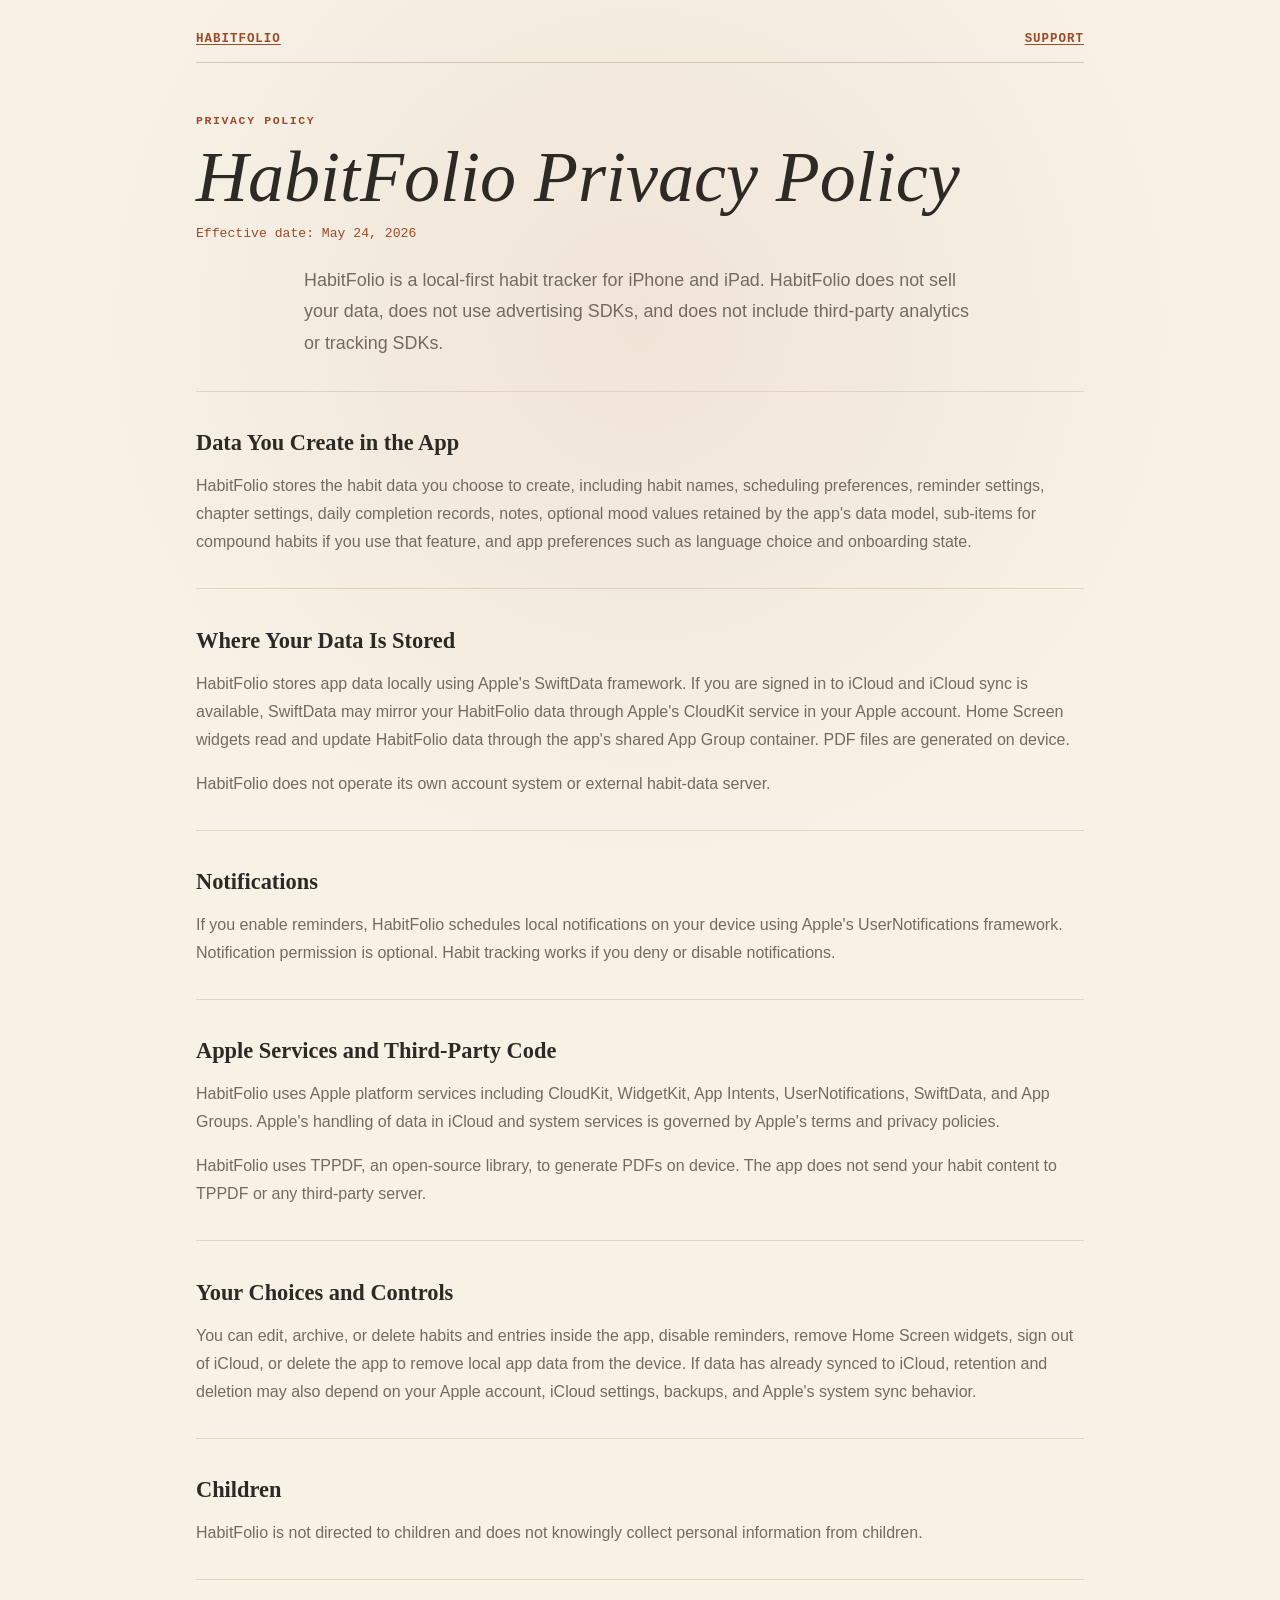
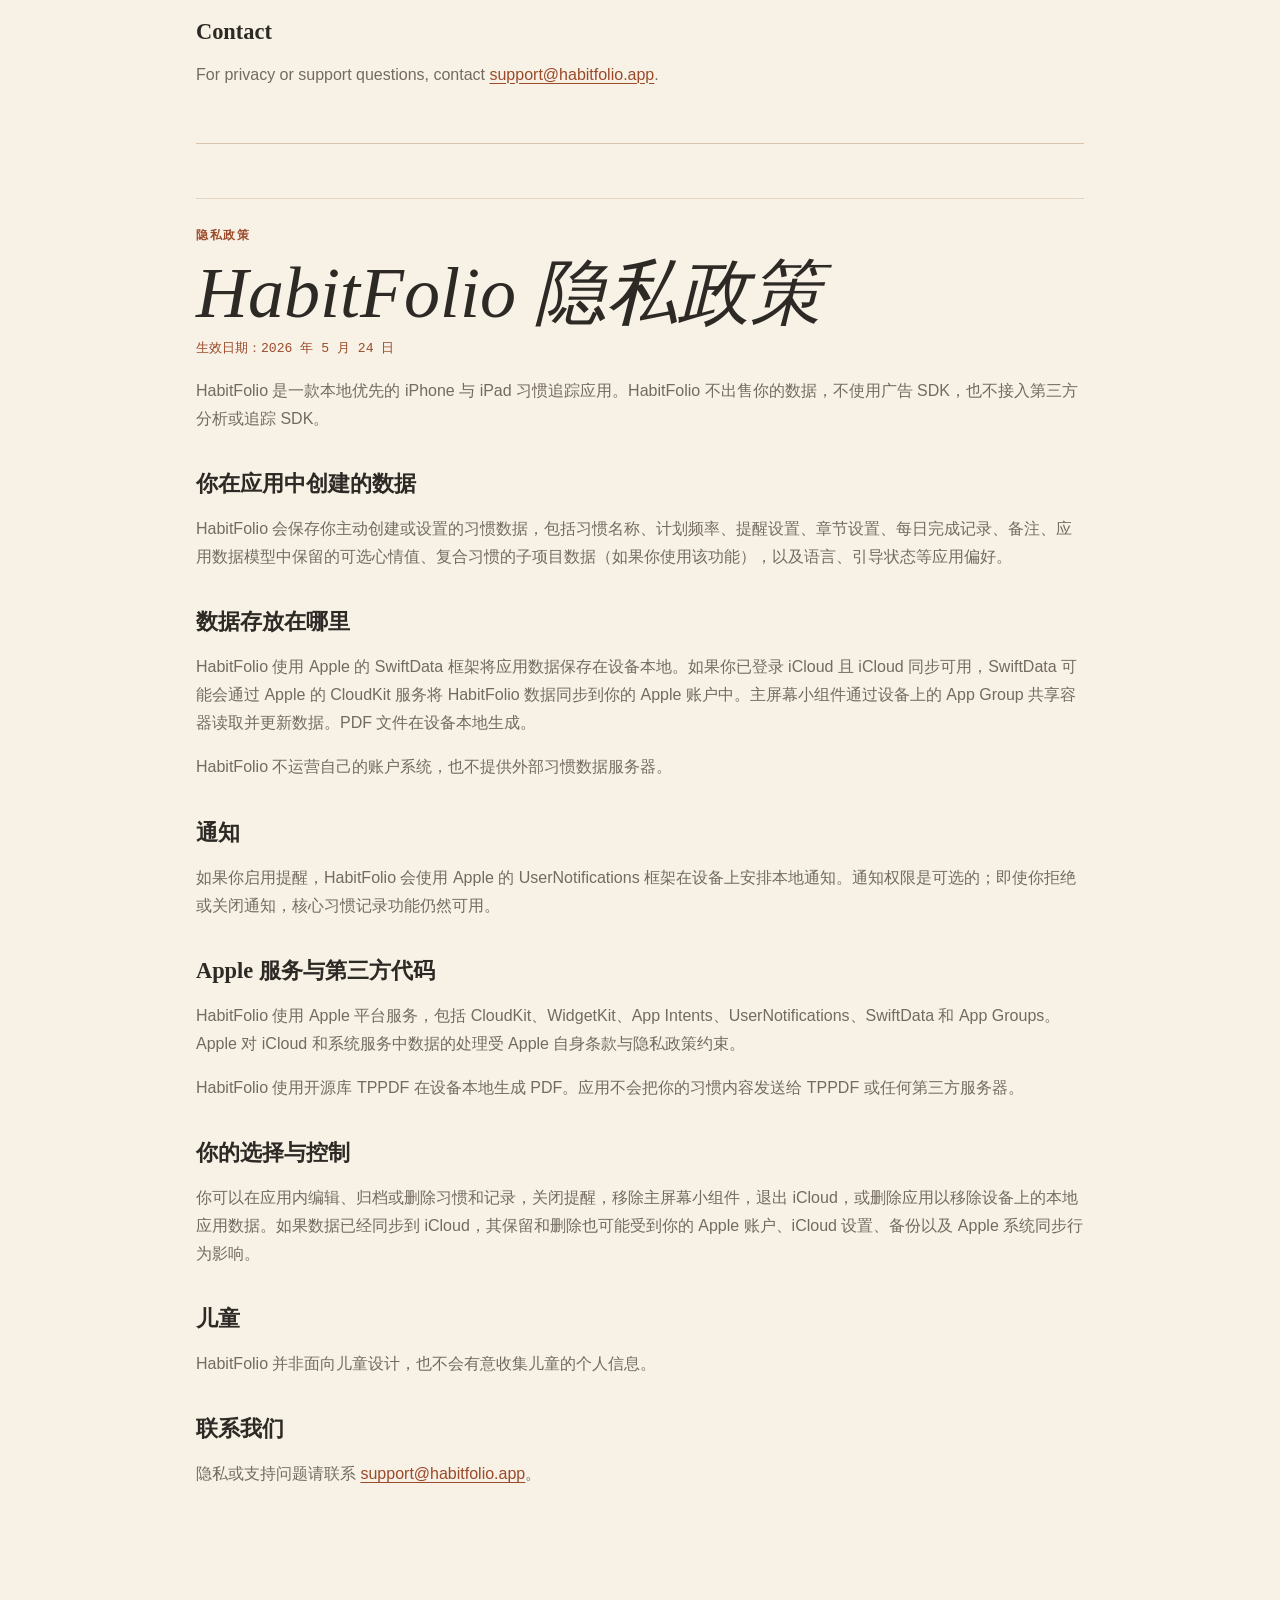
==== privacy/index.html @ 52c2d360 "Update HabitFolio public support site" ====
<!doctype html>
<html lang="en">
<head>
  <meta charset="utf-8">
  <meta name="viewport" content="width=device-width, initial-scale=1">
  <title>HabitFolio Privacy Policy</title>
  <meta name="description" content="HabitFolio privacy policy.">
  <link rel="stylesheet" href="../assets/styles.css">
</head>
<body>
  <main class="page document">
    <nav class="topnav" aria-label="Site">
      <a href="../">HabitFolio</a>
      <a href="../support/">Support</a>
    </nav>

    <article>
      <p class="caps">Privacy Policy</p>
      <h1>HabitFolio Privacy Policy</h1>
      <p class="date">Effective date: May 24, 2026</p>
      <p class="lede">HabitFolio is a local-first habit tracker for iPhone and iPad. HabitFolio does not sell your data, does not use advertising SDKs, and does not include third-party analytics or tracking SDKs.</p>

      <section>
        <h2>Data You Create in the App</h2>
        <p>HabitFolio stores the habit data you choose to create, including habit names, scheduling preferences, reminder settings, chapter settings, daily completion records, notes, optional mood values retained by the app's data model, sub-items for compound habits if you use that feature, and app preferences such as language choice and onboarding state.</p>
      </section>

      <section>
        <h2>Where Your Data Is Stored</h2>
        <p>HabitFolio stores app data locally using Apple's SwiftData framework. If you are signed in to iCloud and iCloud sync is available, SwiftData may mirror your HabitFolio data through Apple's CloudKit service in your Apple account. Home Screen widgets read and update HabitFolio data through the app's shared App Group container. PDF files are generated on device.</p>
        <p>HabitFolio does not operate its own account system or external habit-data server.</p>
      </section>

      <section>
        <h2>Notifications</h2>
        <p>If you enable reminders, HabitFolio schedules local notifications on your device using Apple's UserNotifications framework. Notification permission is optional. Habit tracking works if you deny or disable notifications.</p>
      </section>

      <section>
        <h2>Apple Services and Third-Party Code</h2>
        <p>HabitFolio uses Apple platform services including CloudKit, WidgetKit, App Intents, UserNotifications, SwiftData, and App Groups. Apple's handling of data in iCloud and system services is governed by Apple's terms and privacy policies.</p>
        <p>HabitFolio uses TPPDF, an open-source library, to generate PDFs on device. The app does not send your habit content to TPPDF or any third-party server.</p>
      </section>

      <section>
        <h2>Your Choices and Controls</h2>
        <p>You can edit, archive, or delete habits and entries inside the app, disable reminders, remove Home Screen widgets, sign out of iCloud, or delete the app to remove local app data from the device. If data has already synced to iCloud, retention and deletion may also depend on your Apple account, iCloud settings, backups, and Apple's system sync behavior.</p>
      </section>

      <section>
        <h2>Children</h2>
        <p>HabitFolio is not directed to children and does not knowingly collect personal information from children.</p>
      </section>

      <section>
        <h2>Contact</h2>
        <p>For privacy or support questions, contact <a href="mailto:support@habitfolio.app">support@habitfolio.app</a>.</p>
      </section>

      <hr>

      <section lang="zh-Hans">
        <p class="caps">隐私政策</p>
        <h1>HabitFolio 隐私政策</h1>
        <p class="date">生效日期：2026 年 5 月 24 日</p>
        <p>HabitFolio 是一款本地优先的 iPhone 与 iPad 习惯追踪应用。HabitFolio 不出售你的数据，不使用广告 SDK，也不接入第三方分析或追踪 SDK。</p>

        <h2>你在应用中创建的数据</h2>
        <p>HabitFolio 会保存你主动创建或设置的习惯数据，包括习惯名称、计划频率、提醒设置、章节设置、每日完成记录、备注、应用数据模型中保留的可选心情值、复合习惯的子项目数据（如果你使用该功能），以及语言、引导状态等应用偏好。</p>

        <h2>数据存放在哪里</h2>
        <p>HabitFolio 使用 Apple 的 SwiftData 框架将应用数据保存在设备本地。如果你已登录 iCloud 且 iCloud 同步可用，SwiftData 可能会通过 Apple 的 CloudKit 服务将 HabitFolio 数据同步到你的 Apple 账户中。主屏幕小组件通过设备上的 App Group 共享容器读取并更新数据。PDF 文件在设备本地生成。</p>
        <p>HabitFolio 不运营自己的账户系统，也不提供外部习惯数据服务器。</p>

        <h2>通知</h2>
        <p>如果你启用提醒，HabitFolio 会使用 Apple 的 UserNotifications 框架在设备上安排本地通知。通知权限是可选的；即使你拒绝或关闭通知，核心习惯记录功能仍然可用。</p>

        <h2>Apple 服务与第三方代码</h2>
        <p>HabitFolio 使用 Apple 平台服务，包括 CloudKit、WidgetKit、App Intents、UserNotifications、SwiftData 和 App Groups。Apple 对 iCloud 和系统服务中数据的处理受 Apple 自身条款与隐私政策约束。</p>
        <p>HabitFolio 使用开源库 TPPDF 在设备本地生成 PDF。应用不会把你的习惯内容发送给 TPPDF 或任何第三方服务器。</p>

        <h2>你的选择与控制</h2>
        <p>你可以在应用内编辑、归档或删除习惯和记录，关闭提醒，移除主屏幕小组件，退出 iCloud，或删除应用以移除设备上的本地应用数据。如果数据已经同步到 iCloud，其保留和删除也可能受到你的 Apple 账户、iCloud 设置、备份以及 Apple 系统同步行为影响。</p>

        <h2>儿童</h2>
        <p>HabitFolio 并非面向儿童设计，也不会有意收集儿童的个人信息。</p>

        <h2>联系我们</h2>
        <p>隐私或支持问题请联系 <a href="mailto:support@habitfolio.app">support@habitfolio.app</a>。</p>
      </section>
    </article>
  </main>
</body>
</html>
---- assets/styles.css ----
:root {
  color-scheme: light;
  --paper: #f7f1e6;
  --paper-2: #efe4d2;
  --ink: #2d2924;
  --muted: #746b60;
  --rule: #d7c6ac;
  --accent: #9b4a2a;
  --accent-soft: #ead1bd;
  font-family: ui-serif, Georgia, "Times New Roman", serif;
}

* {
  box-sizing: border-box;
}

body {
  margin: 0;
  min-height: 100vh;
  color: var(--ink);
  background:
    radial-gradient(circle at 50% 10%, rgba(155, 74, 42, 0.08), transparent 34rem),
    var(--paper);
}

a {
  color: var(--accent);
  text-decoration-thickness: 0.08em;
  text-underline-offset: 0.18em;
}

.page {
  width: min(100%, 58rem);
  margin: 0 auto;
  padding: 2rem 1.25rem 5rem;
}

.home {
  display: grid;
  min-height: 100vh;
  place-items: center;
}

.hero {
  max-width: 42rem;
  text-align: center;
}

.app-icon {
  width: 6.5rem;
  height: 6.5rem;
  border-radius: 1.45rem;
  box-shadow: 0 1rem 3rem rgba(45, 41, 36, 0.18);
}

.caps {
  margin: 1.5rem 0 0.75rem;
  font-family: ui-monospace, "SF Mono", Menlo, Consolas, monospace;
  font-size: 0.72rem;
  font-weight: 700;
  letter-spacing: 0.14em;
  text-transform: uppercase;
  color: var(--accent);
}

h1,
h2,
h3,
p {
  overflow-wrap: anywhere;
}

h1 {
  margin: 0;
  font-size: clamp(2.6rem, 8vw, 5.4rem);
  font-style: italic;
  font-weight: 500;
  line-height: 0.96;
}

.document h1 {
  font-size: clamp(2.2rem, 7vw, 4.5rem);
}

h2 {
  margin: 2.2rem 0 0.6rem;
  font-size: 1.4rem;
  font-weight: 650;
}

h3 {
  margin: 1.2rem 0 0.35rem;
  font-size: 1.02rem;
  font-family: ui-sans-serif, -apple-system, BlinkMacSystemFont, "Segoe UI", sans-serif;
}

p,
li {
  font-family: ui-sans-serif, -apple-system, BlinkMacSystemFont, "Segoe UI", sans-serif;
  font-size: 1rem;
  line-height: 1.75;
  color: var(--muted);
}

.lede {
  max-width: 42rem;
  margin: 1.2rem auto 0;
  font-size: 1.12rem;
}

.date {
  margin-top: 0.65rem;
  font-family: ui-monospace, "SF Mono", Menlo, Consolas, monospace;
  font-size: 0.82rem;
  color: var(--accent);
}

.actions {
  display: flex;
  flex-wrap: wrap;
  justify-content: center;
  gap: 0.75rem;
  margin-top: 2rem;
}

.button {
  display: inline-flex;
  min-height: 2.75rem;
  align-items: center;
  justify-content: center;
  border: 1px solid var(--rule);
  border-radius: 0.25rem;
  padding: 0 1.2rem;
  font-family: ui-monospace, "SF Mono", Menlo, Consolas, monospace;
  font-size: 0.75rem;
  font-weight: 700;
  letter-spacing: 0.08em;
  text-decoration: none;
  text-transform: uppercase;
}

.button.primary {
  border-color: var(--accent);
  color: var(--paper);
  background: var(--accent);
}

.topnav {
  display: flex;
  justify-content: space-between;
  gap: 1rem;
  margin-bottom: 3rem;
  border-bottom: 1px solid var(--rule);
  padding-bottom: 1rem;
  font-family: ui-monospace, "SF Mono", Menlo, Consolas, monospace;
  font-size: 0.78rem;
  font-weight: 700;
  letter-spacing: 0.08em;
  text-transform: uppercase;
}

article {
  padding-bottom: 4rem;
}

section {
  border-top: 1px solid rgba(215, 198, 172, 0.64);
  margin-top: 2rem;
  padding-top: 0.2rem;
}

hr {
  border: 0;
  border-top: 1px solid var(--rule);
  margin: 3.4rem 0;
}

@media (max-width: 520px) {
  .page {
    padding-inline: 1rem;
  }

  .actions {
    align-items: stretch;
    flex-direction: column;
  }

  .button {
    width: 100%;
  }
}
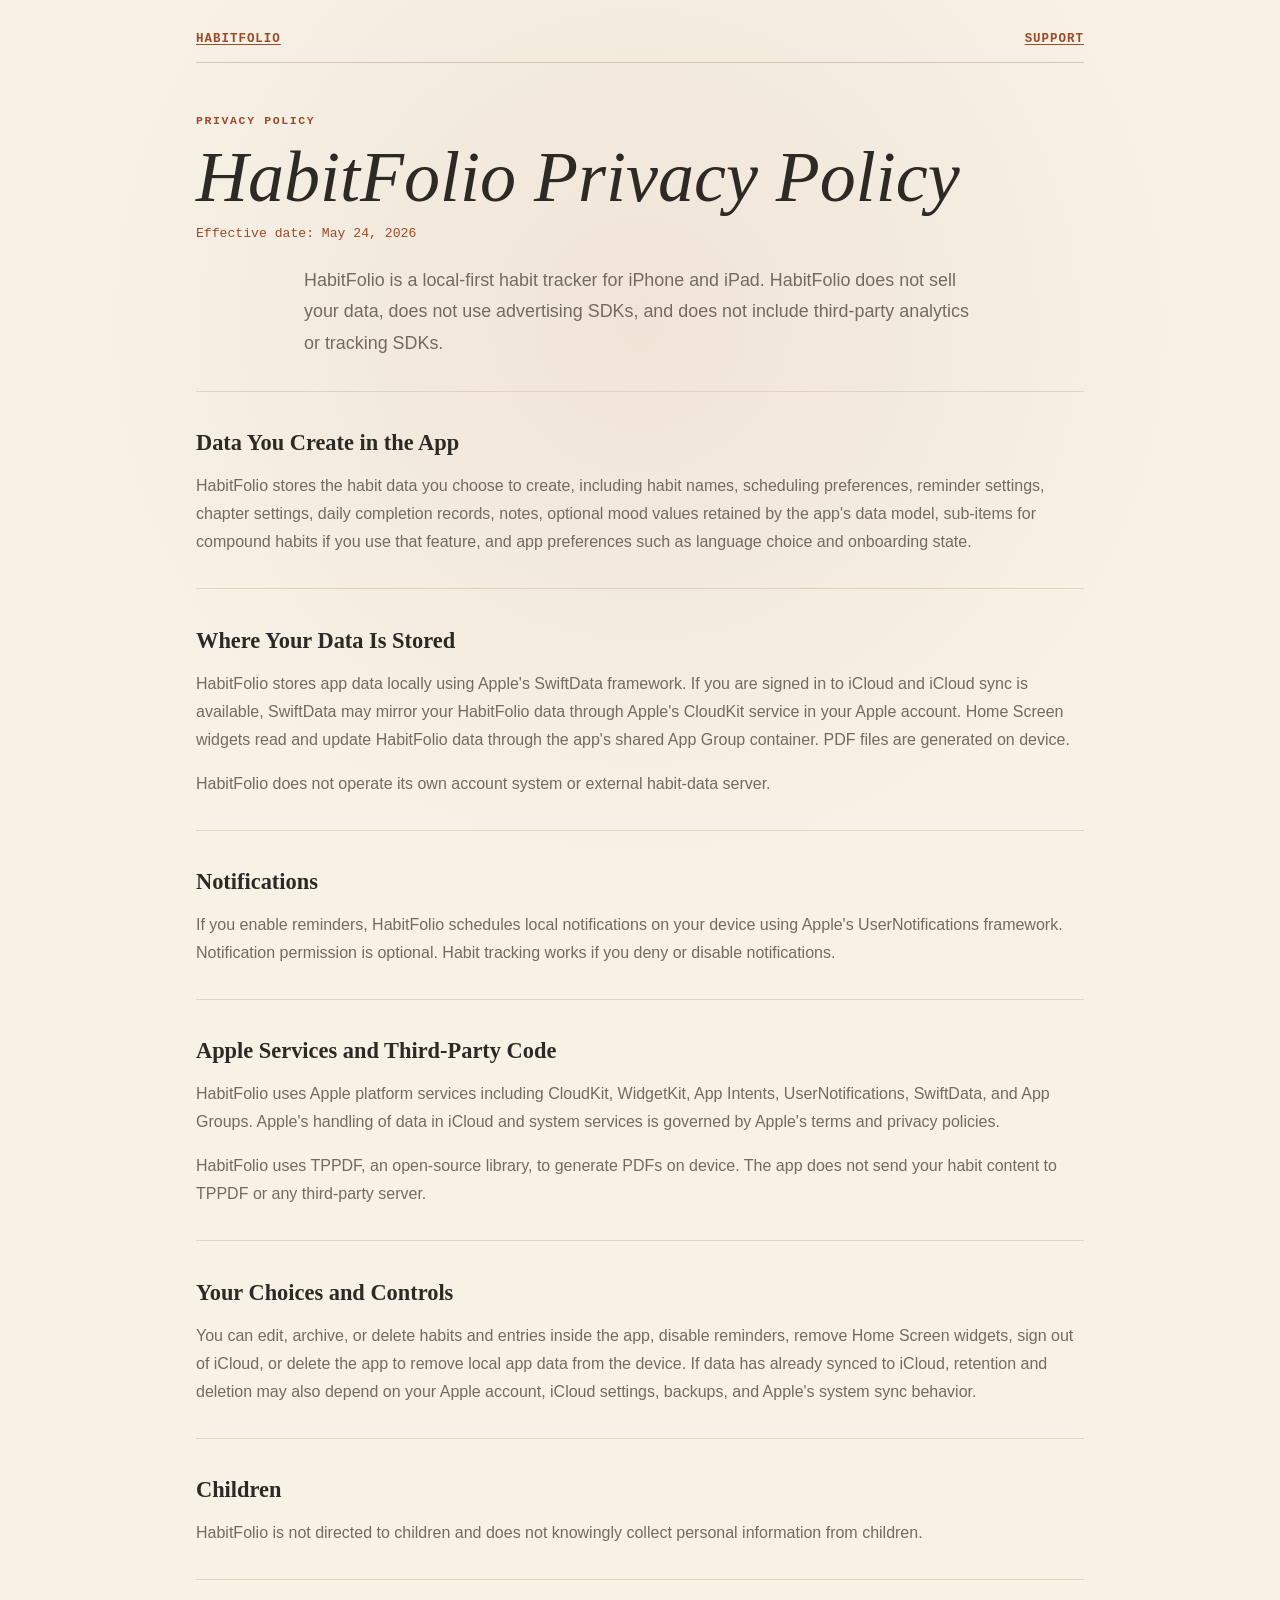
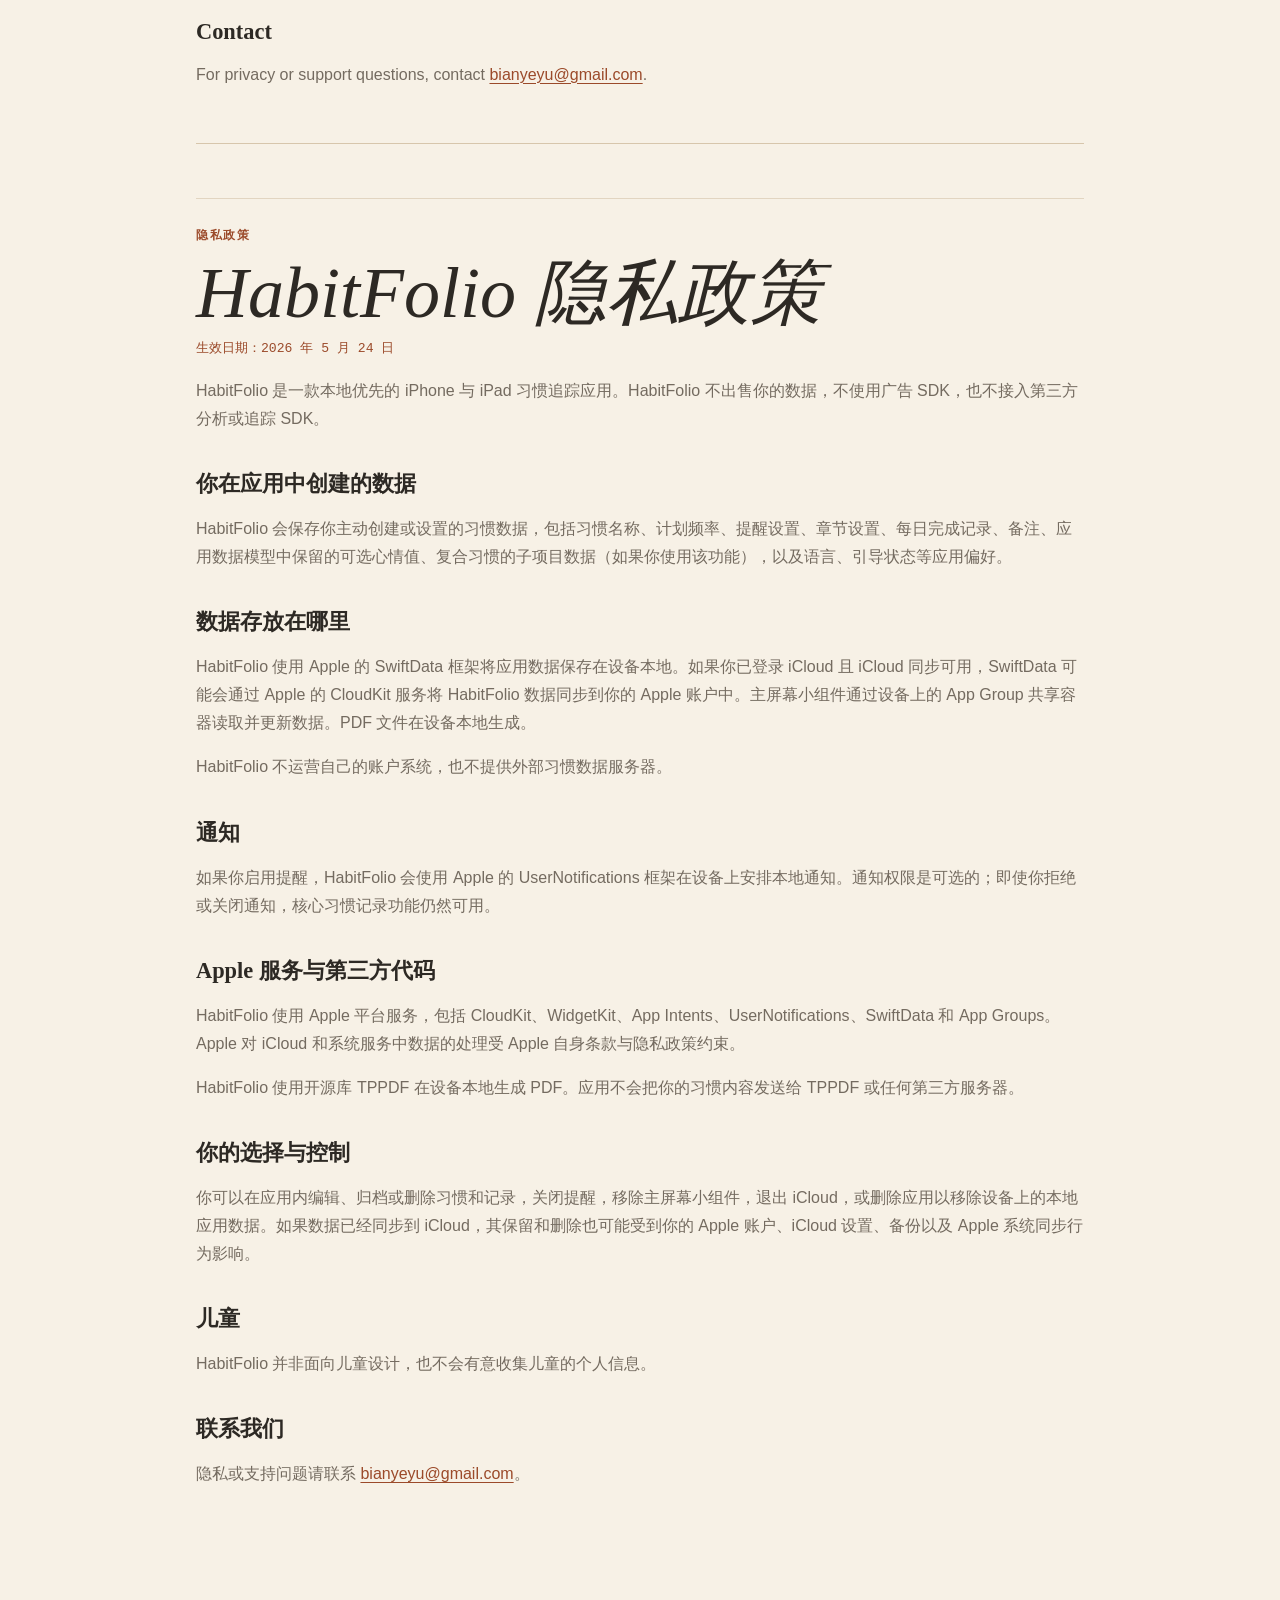
==== commit 8403975a: "Update HabitFolio public support site" ====
--- a/privacy/index.html
+++ b/privacy/index.html
@@ -54,7 +54,7 @@
 
       <section>
         <h2>Contact</h2>
-        <p>For privacy or support questions, contact <a href="mailto:support@habitfolio.app">support@habitfolio.app</a>.</p>
+        <p>For privacy or support questions, contact <a href="mailto:bianyeyu@gmail.com">bianyeyu@gmail.com</a>.</p>
       </section>
 
       <hr>
@@ -86,10 +86,9 @@
         <p>HabitFolio 并非面向儿童设计，也不会有意收集儿童的个人信息。</p>
 
         <h2>联系我们</h2>
-        <p>隐私或支持问题请联系 <a href="mailto:support@habitfolio.app">support@habitfolio.app</a>。</p>
+        <p>隐私或支持问题请联系 <a href="mailto:bianyeyu@gmail.com">bianyeyu@gmail.com</a>。</p>
       </section>
     </article>
   </main>
 </body>
 </html>
-
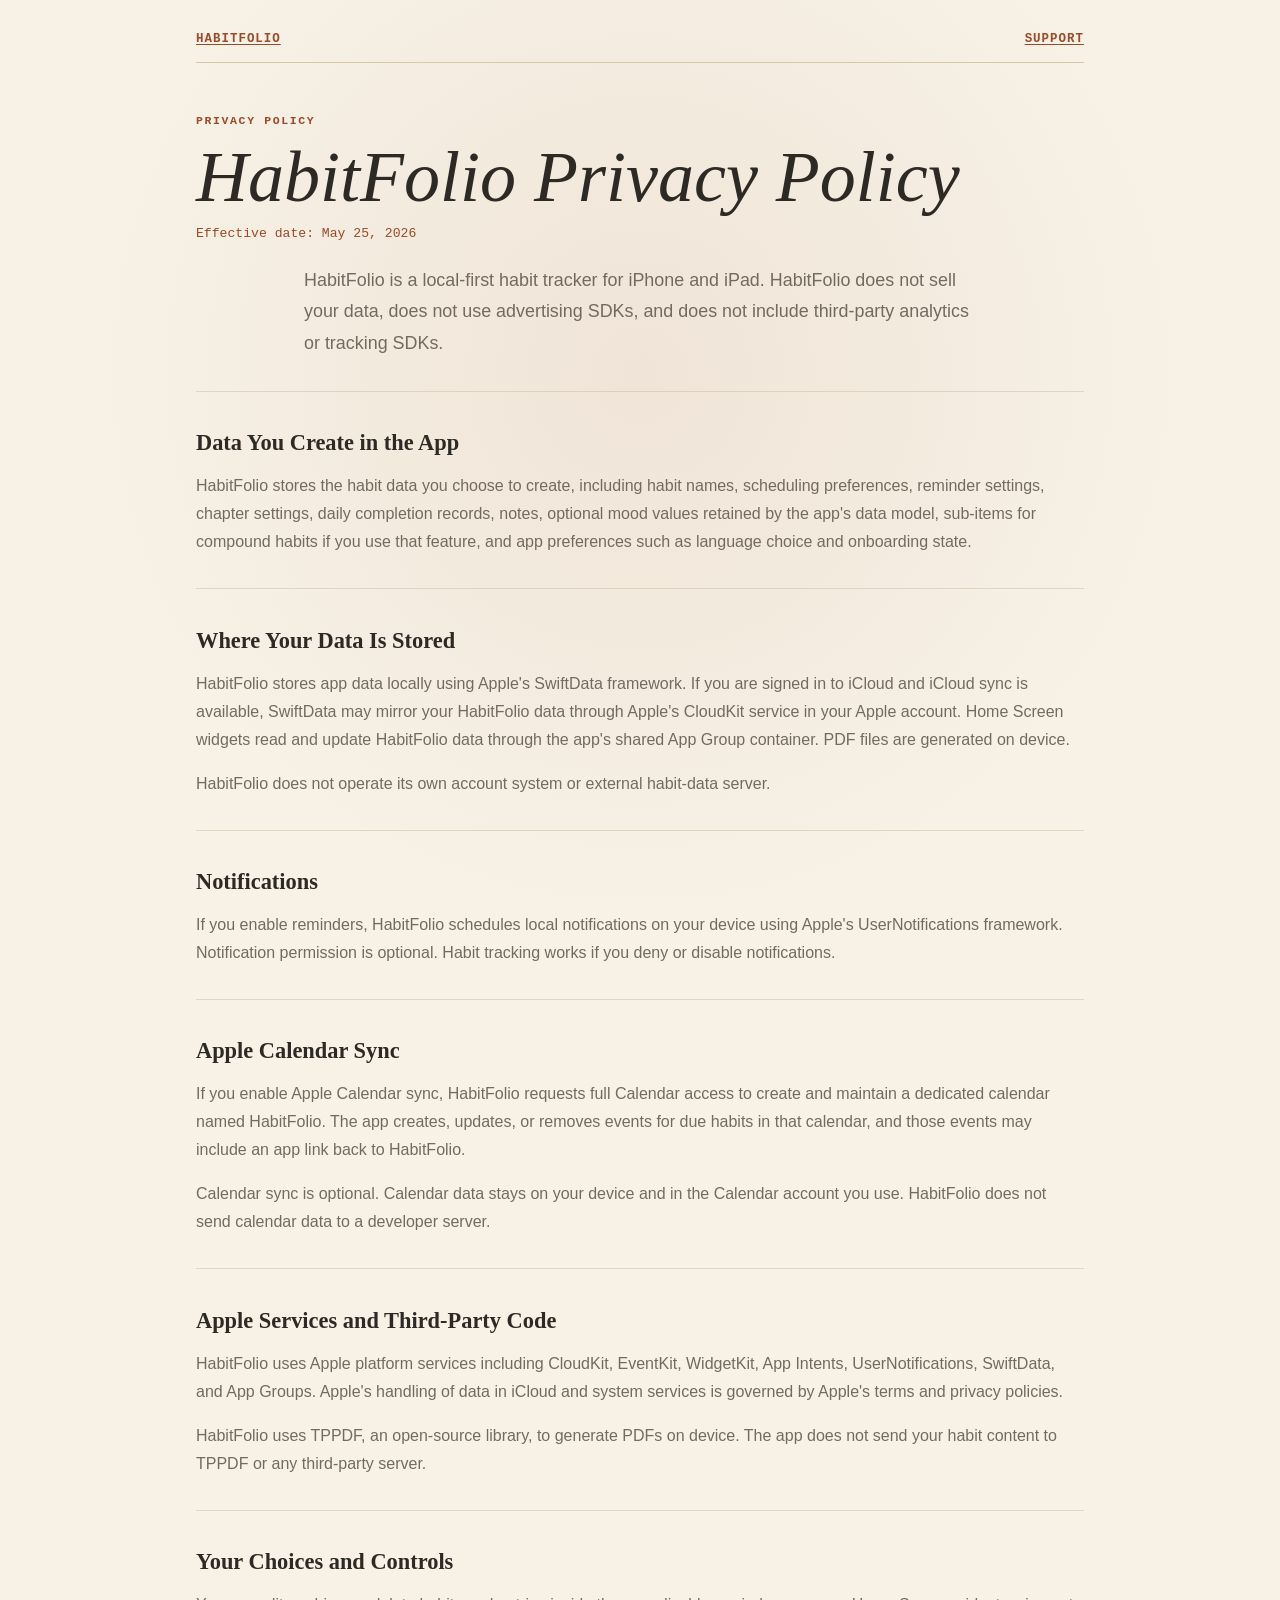
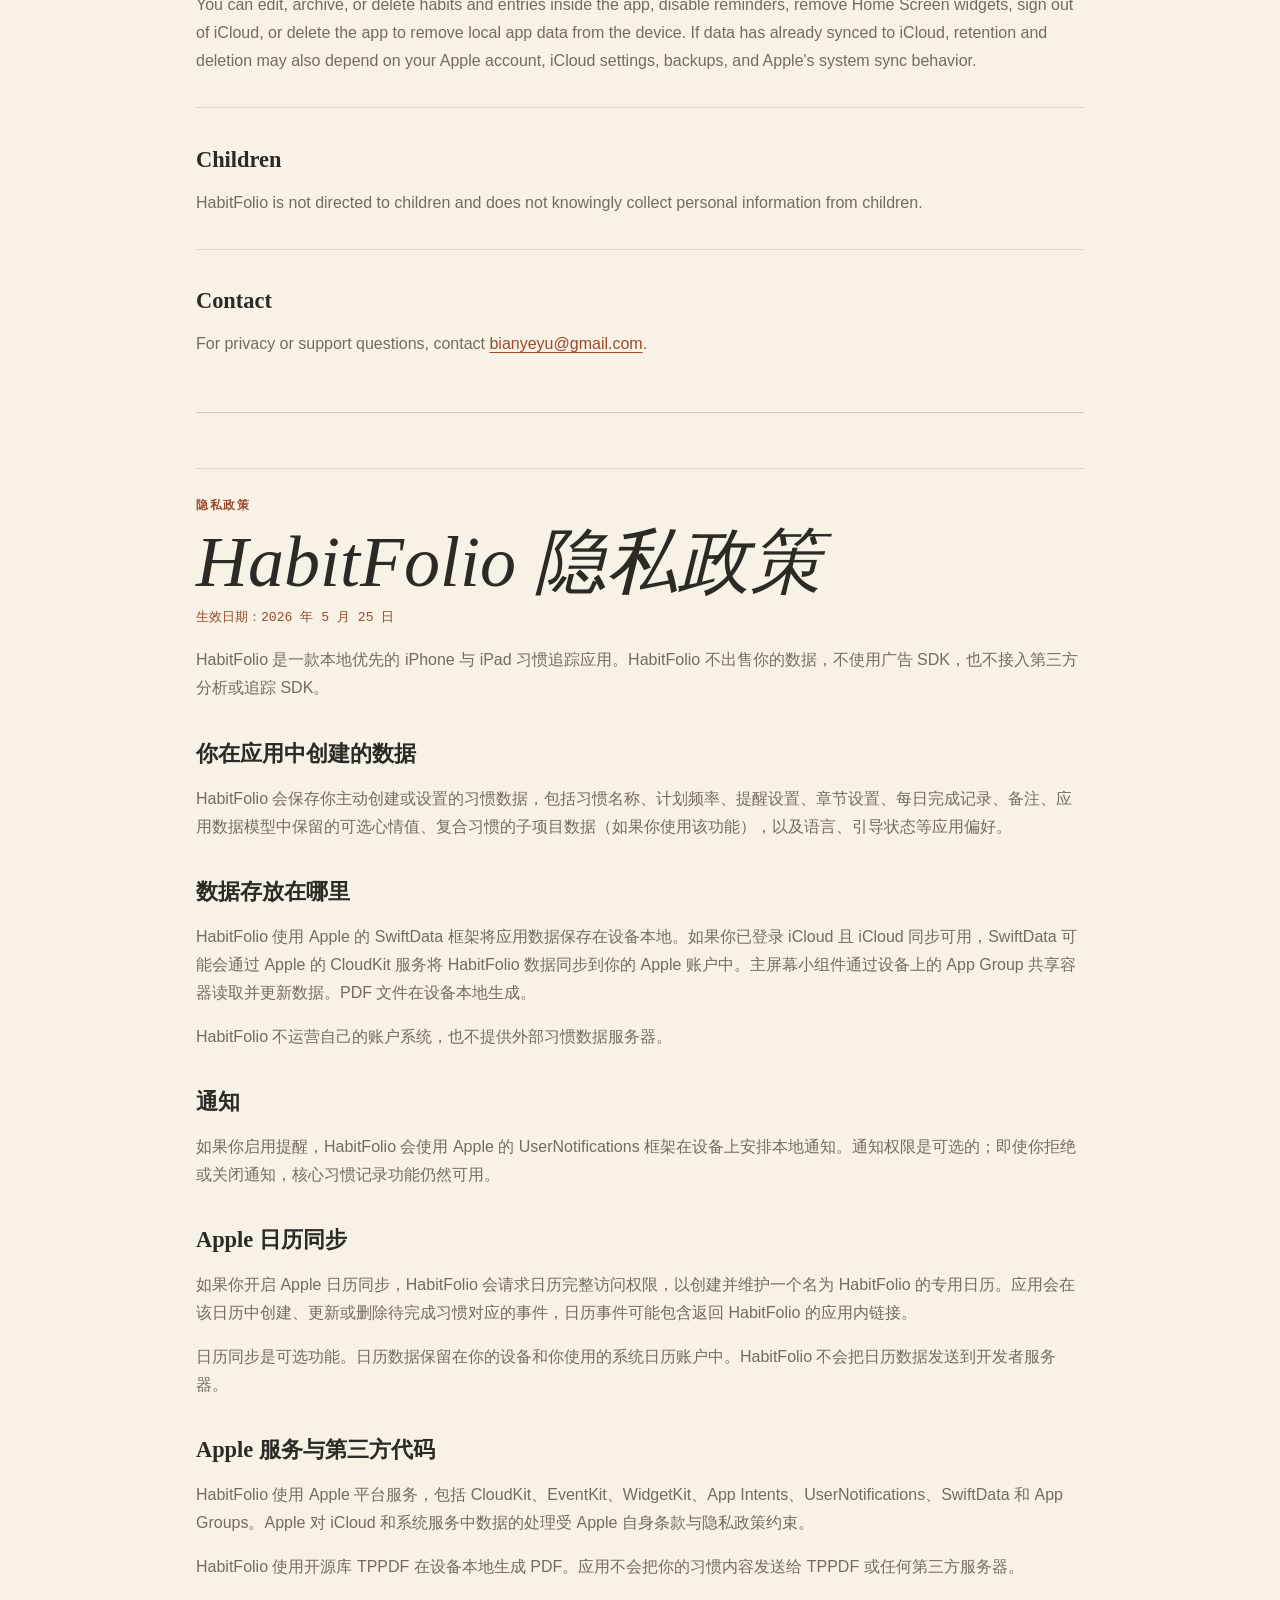
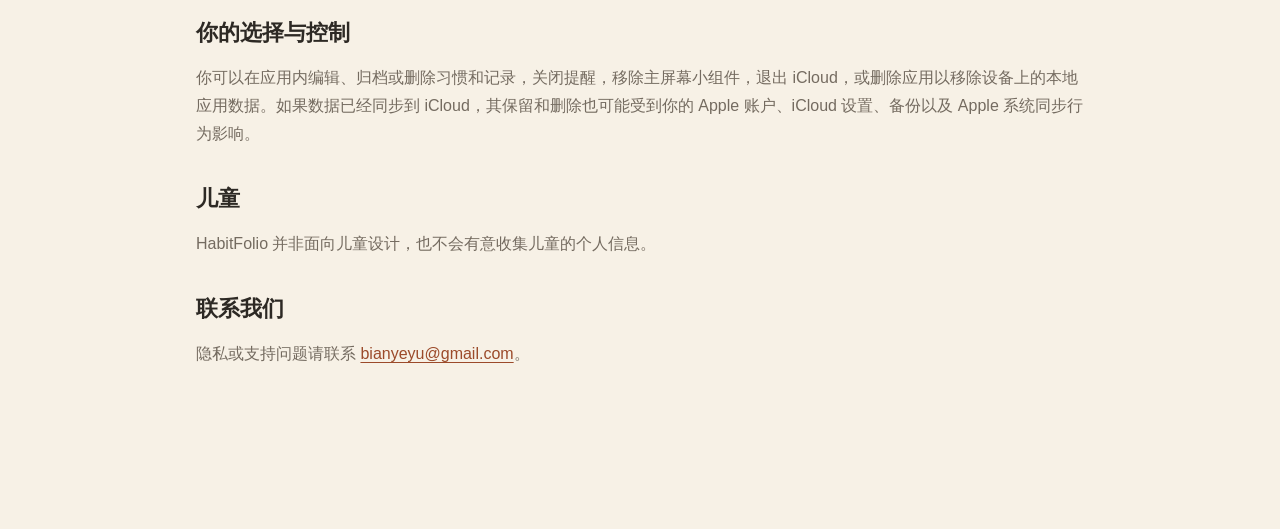
==== commit 10b30eb9: "Update HabitFolio public support site" ====
--- a/privacy/index.html
+++ b/privacy/index.html
@@ -17,7 +17,7 @@
     <article>
       <p class="caps">Privacy Policy</p>
       <h1>HabitFolio Privacy Policy</h1>
-      <p class="date">Effective date: May 24, 2026</p>
+      <p class="date">Effective date: May 25, 2026</p>
       <p class="lede">HabitFolio is a local-first habit tracker for iPhone and iPad. HabitFolio does not sell your data, does not use advertising SDKs, and does not include third-party analytics or tracking SDKs.</p>
 
       <section>
@@ -37,8 +37,14 @@
       </section>
 
       <section>
+        <h2>Apple Calendar Sync</h2>
+        <p>If you enable Apple Calendar sync, HabitFolio requests full Calendar access to create and maintain a dedicated calendar named HabitFolio. The app creates, updates, or removes events for due habits in that calendar, and those events may include an app link back to HabitFolio.</p>
+        <p>Calendar sync is optional. Calendar data stays on your device and in the Calendar account you use. HabitFolio does not send calendar data to a developer server.</p>
+      </section>
+
+      <section>
         <h2>Apple Services and Third-Party Code</h2>
-        <p>HabitFolio uses Apple platform services including CloudKit, WidgetKit, App Intents, UserNotifications, SwiftData, and App Groups. Apple's handling of data in iCloud and system services is governed by Apple's terms and privacy policies.</p>
+        <p>HabitFolio uses Apple platform services including CloudKit, EventKit, WidgetKit, App Intents, UserNotifications, SwiftData, and App Groups. Apple's handling of data in iCloud and system services is governed by Apple's terms and privacy policies.</p>
         <p>HabitFolio uses TPPDF, an open-source library, to generate PDFs on device. The app does not send your habit content to TPPDF or any third-party server.</p>
       </section>
 
@@ -62,7 +68,7 @@
       <section lang="zh-Hans">
         <p class="caps">隐私政策</p>
         <h1>HabitFolio 隐私政策</h1>
-        <p class="date">生效日期：2026 年 5 月 24 日</p>
+        <p class="date">生效日期：2026 年 5 月 25 日</p>
         <p>HabitFolio 是一款本地优先的 iPhone 与 iPad 习惯追踪应用。HabitFolio 不出售你的数据，不使用广告 SDK，也不接入第三方分析或追踪 SDK。</p>
 
         <h2>你在应用中创建的数据</h2>
@@ -75,8 +81,12 @@
         <h2>通知</h2>
         <p>如果你启用提醒，HabitFolio 会使用 Apple 的 UserNotifications 框架在设备上安排本地通知。通知权限是可选的；即使你拒绝或关闭通知，核心习惯记录功能仍然可用。</p>
 
+        <h2>Apple 日历同步</h2>
+        <p>如果你开启 Apple 日历同步，HabitFolio 会请求日历完整访问权限，以创建并维护一个名为 HabitFolio 的专用日历。应用会在该日历中创建、更新或删除待完成习惯对应的事件，日历事件可能包含返回 HabitFolio 的应用内链接。</p>
+        <p>日历同步是可选功能。日历数据保留在你的设备和你使用的系统日历账户中。HabitFolio 不会把日历数据发送到开发者服务器。</p>
+
         <h2>Apple 服务与第三方代码</h2>
-        <p>HabitFolio 使用 Apple 平台服务，包括 CloudKit、WidgetKit、App Intents、UserNotifications、SwiftData 和 App Groups。Apple 对 iCloud 和系统服务中数据的处理受 Apple 自身条款与隐私政策约束。</p>
+        <p>HabitFolio 使用 Apple 平台服务，包括 CloudKit、EventKit、WidgetKit、App Intents、UserNotifications、SwiftData 和 App Groups。Apple 对 iCloud 和系统服务中数据的处理受 Apple 自身条款与隐私政策约束。</p>
         <p>HabitFolio 使用开源库 TPPDF 在设备本地生成 PDF。应用不会把你的习惯内容发送给 TPPDF 或任何第三方服务器。</p>
 
         <h2>你的选择与控制</h2>
